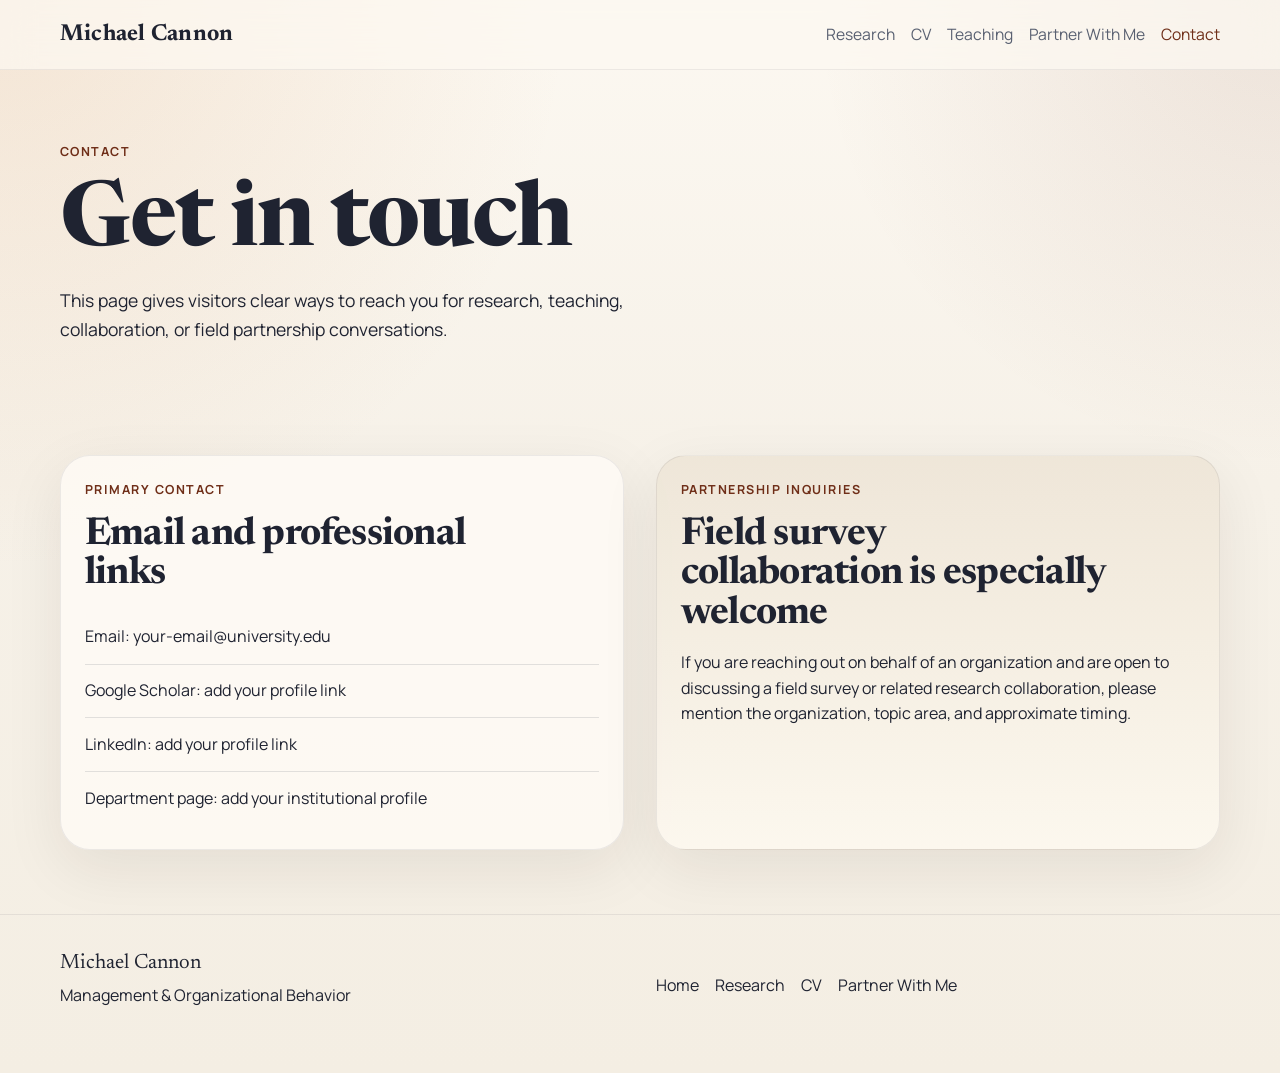
==== contact.html @ 0a99ddda "Add files via upload" ====
<!DOCTYPE html>
<html lang="en">
  <head>
    <meta charset="UTF-8" />
    <meta name="viewport" content="width=device-width, initial-scale=1.0" />
    <title>Contact | Michael Cannon</title>
    <link rel="preconnect" href="https://fonts.googleapis.com" />
    <link rel="preconnect" href="https://fonts.gstatic.com" crossorigin />
    <link
      href="https://fonts.googleapis.com/css2?family=Newsreader:opsz,wght@6..72,400;6..72,500;6..72,700&family=Manrope:wght@400;500;600;700&display=swap"
      rel="stylesheet"
    />
    <link rel="stylesheet" href="styles.css" />
  </head>
  <body data-page="contact">
    <header class="site-header">
      <div class="container nav-shell">
        <a class="wordmark" href="index.html">Michael Cannon</a>
        <nav class="site-nav" aria-label="Primary">
          <a href="research.html">Research</a>
          <a href="cv.html">CV</a>
          <a href="teaching.html">Teaching</a>
          <a href="partner.html">Partner With Me</a>
          <a href="contact.html" aria-current="page">Contact</a>
        </nav>
      </div>
    </header>

    <main class="page-main">
      <section class="page-hero">
        <div class="container">
          <p class="eyebrow">Contact</p>
          <h1>Get in touch</h1>
          <p class="page-lede">
            This page gives visitors clear ways to reach you for research,
            teaching, collaboration, or field partnership conversations.
          </p>
        </div>
      </section>

      <section class="section">
        <div class="container two-column">
          <div class="feature-block">
            <p class="section-kicker">Primary Contact</p>
            <h2>Email and professional links</h2>
            <ul class="detail-list">
              <li>Email: your-email@university.edu</li>
              <li>Google Scholar: add your profile link</li>
              <li>LinkedIn: add your profile link</li>
              <li>Department page: add your institutional profile</li>
            </ul>
          </div>
          <div class="feature-block muted-block">
            <p class="section-kicker">Partnership Inquiries</p>
            <h2>Field survey collaboration is especially welcome</h2>
            <p>
              If you are reaching out on behalf of an organization and are open
              to discussing a field survey or related research collaboration,
              please mention the organization, topic area, and approximate timing.
            </p>
          </div>
        </div>
      </section>
    </main>

    <footer class="site-footer">
      <div class="container footer-grid">
        <div>
          <p class="footer-name">Michael Cannon</p>
          <p>Management & Organizational Behavior</p>
        </div>
        <div class="footer-links">
          <a href="index.html">Home</a>
          <a href="research.html">Research</a>
          <a href="cv.html">CV</a>
          <a href="partner.html">Partner With Me</a>
        </div>
      </div>
    </footer>
  </body>
</html>
---- styles.css ----
:root {
  --bg: #f6f1e8;
  --surface: rgba(255, 252, 246, 0.78);
  --surface-strong: #fffaf1;
  --surface-muted: #ebe2d2;
  --text: #1f2331;
  --muted: #596071;
  --line: rgba(31, 35, 49, 0.12);
  --accent: #a14d2b;
  --accent-deep: #6f2e18;
  --accent-soft: #d79e6a;
  --shadow: 0 18px 60px rgba(37, 25, 12, 0.08);
  --radius-xl: 30px;
  --radius-lg: 22px;
  --radius-md: 16px;
  --max-width: 1160px;
}

*,
*::before,
*::after {
  box-sizing: border-box;
}

html {
  scroll-behavior: smooth;
}

body {
  margin: 0;
  font-family: "Manrope", sans-serif;
  color: var(--text);
  background:
    radial-gradient(circle at top left, rgba(215, 158, 106, 0.2), transparent 34%),
    radial-gradient(circle at top right, rgba(111, 46, 24, 0.1), transparent 28%),
    linear-gradient(180deg, #fcf8f1 0%, var(--bg) 45%, #f4eee3 100%);
  line-height: 1.6;
}

a {
  color: inherit;
  text-decoration: none;
}

img {
  max-width: 100%;
  display: block;
}

.container {
  width: min(calc(100% - 2rem), var(--max-width));
  margin: 0 auto;
}

.site-header {
  position: sticky;
  top: 0;
  z-index: 10;
  backdrop-filter: blur(16px);
  background: rgba(252, 248, 241, 0.72);
  border-bottom: 1px solid rgba(31, 35, 49, 0.07);
}

.nav-shell {
  display: flex;
  justify-content: space-between;
  align-items: center;
  gap: 1.5rem;
  padding: 1rem 0;
}

.wordmark {
  font-family: "Newsreader", serif;
  font-size: 1.45rem;
  font-weight: 700;
  letter-spacing: 0.01em;
}

.site-nav {
  display: flex;
  flex-wrap: wrap;
  gap: 1rem;
}

.site-nav a {
  color: var(--muted);
  font-size: 0.98rem;
}

.site-nav a[aria-current="page"],
.site-nav a:hover,
.text-link:hover {
  color: var(--accent-deep);
}

.hero,
.page-main {
  position: relative;
}

.hero {
  padding: 5.5rem 0 3rem;
  overflow: hidden;
}

.hero-grid,
.two-column,
.intro-grid,
.footer-grid {
  display: grid;
  gap: 2rem;
}

.hero-grid {
  grid-template-columns: minmax(0, 1.4fr) minmax(300px, 0.9fr);
  align-items: start;
}

.hero-copy {
  position: relative;
  z-index: 1;
}

.eyebrow,
.section-kicker,
.panel-label,
.card-type {
  text-transform: uppercase;
  letter-spacing: 0.12em;
  font-size: 0.78rem;
  font-weight: 700;
  color: var(--accent-deep);
}

h1,
h2,
h3 {
  font-family: "Newsreader", serif;
  font-weight: 700;
  letter-spacing: -0.02em;
  line-height: 1.03;
  margin: 0 0 1rem;
}

h1 {
  font-size: clamp(3.2rem, 7vw, 6rem);
  max-width: 12ch;
}

h2 {
  font-size: clamp(2rem, 3vw, 3.1rem);
  max-width: 18ch;
}

h3 {
  font-size: 1.55rem;
}

p {
  margin: 0 0 1rem;
}

.hero-affiliation,
.page-lede,
.hero-statement {
  max-width: 42rem;
  font-size: 1.1rem;
}

.hero-affiliation {
  color: var(--muted);
  margin-bottom: 1rem;
}

.hero-statement {
  font-size: 1.28rem;
  line-height: 1.55;
}

.hero-actions,
.section-heading,
.footer-links {
  display: flex;
  flex-wrap: wrap;
  gap: 1rem;
  align-items: center;
}

.hero-actions {
  margin-top: 2rem;
}

.button {
  display: inline-flex;
  align-items: center;
  justify-content: center;
  min-height: 3rem;
  padding: 0.8rem 1.2rem;
  border-radius: 999px;
  border: 1px solid transparent;
  font-weight: 700;
  transition: transform 180ms ease, background-color 180ms ease, border-color 180ms ease;
}

.button:hover {
  transform: translateY(-1px);
}

.button-primary {
  background: var(--accent-deep);
  color: #fff9f5;
}

.button-secondary {
  background: rgba(255, 250, 241, 0.6);
  border-color: rgba(111, 46, 24, 0.18);
  color: var(--accent-deep);
}

.hero-panel,
.research-card,
.feature-block {
  background: var(--surface);
  border: 1px solid rgba(31, 35, 49, 0.08);
  box-shadow: var(--shadow);
  border-radius: var(--radius-xl);
}

.hero-panel {
  padding: 1.5rem;
}

.quick-facts,
.tag-list,
.detail-list {
  margin: 0;
  padding: 0;
  list-style: none;
}

.quick-facts li,
.detail-list li {
  padding: 0.85rem 0;
  border-bottom: 1px solid var(--line);
}

.quick-facts li:last-child,
.detail-list li:last-child {
  border-bottom: 0;
}

.section,
.page-hero {
  padding: 2rem 0 4rem;
}

.page-hero {
  padding-top: 4.5rem;
}

.intro-grid,
.two-column,
.footer-grid {
  grid-template-columns: repeat(2, minmax(0, 1fr));
}

.section-accent {
  position: relative;
}

.section-accent::before {
  content: "";
  position: absolute;
  inset: 1rem 0;
  background: linear-gradient(180deg, rgba(235, 226, 210, 0.35), rgba(255, 250, 241, 0.12));
  border-top: 1px solid rgba(31, 35, 49, 0.05);
  border-bottom: 1px solid rgba(31, 35, 49, 0.05);
}

.section-accent .container {
  position: relative;
}

.section-heading {
  justify-content: space-between;
  margin-bottom: 1.75rem;
}

.text-link {
  font-weight: 700;
  color: var(--accent);
}

.filter-toolbar {
  display: grid;
  grid-template-columns: repeat(3, minmax(0, 1fr));
  gap: 1rem;
  margin-bottom: 1.5rem;
}

.filter-toolbar label {
  display: grid;
  gap: 0.5rem;
  font-size: 0.95rem;
  font-weight: 700;
  color: var(--muted);
}

.filter-toolbar select {
  appearance: none;
  width: 100%;
  padding: 0.95rem 1rem;
  border-radius: 14px;
  border: 1px solid rgba(31, 35, 49, 0.12);
  background: rgba(255, 250, 241, 0.9);
  color: var(--text);
  font: inherit;
}

.card-grid {
  display: grid;
  grid-template-columns: repeat(2, minmax(0, 1fr));
  gap: 1.25rem;
}

.research-card,
.feature-block {
  padding: 1.5rem;
}

.research-card {
  transition: transform 180ms ease, border-color 180ms ease;
}

.research-card:hover {
  transform: translateY(-4px);
  border-color: rgba(111, 46, 24, 0.22);
}

.card-hook {
  color: var(--accent-deep);
  font-weight: 700;
}

.tag-list {
  display: flex;
  flex-wrap: wrap;
  gap: 0.55rem;
  margin-top: 1rem;
}

.tag-list li {
  padding: 0.42rem 0.7rem;
  border-radius: 999px;
  background: rgba(161, 77, 43, 0.1);
  color: var(--accent-deep);
  font-size: 0.82rem;
  font-weight: 700;
}

.muted-block {
  background: linear-gradient(180deg, rgba(235, 226, 210, 0.72), rgba(255, 250, 241, 0.72));
}

.empty-state {
  margin-top: 1rem;
  color: var(--muted);
}

.site-footer {
  padding: 2rem 0 3rem;
  border-top: 1px solid rgba(31, 35, 49, 0.08);
}

.footer-grid {
  align-items: center;
}

.footer-name {
  font-family: "Newsreader", serif;
  font-size: 1.3rem;
  margin-bottom: 0.2rem;
}

.hero-orbit {
  position: absolute;
  border-radius: 999px;
  border: 1px solid rgba(111, 46, 24, 0.12);
}

.hero-orbit-one {
  width: 19rem;
  height: 19rem;
  right: -5rem;
  top: 2rem;
}

.hero-orbit-two {
  width: 30rem;
  height: 30rem;
  right: -10rem;
  top: -3rem;
}

@media (max-width: 900px) {
  .hero-grid,
  .intro-grid,
  .two-column,
  .footer-grid,
  .card-grid,
  .filter-toolbar {
    grid-template-columns: 1fr;
  }

  .hero {
    padding-top: 4rem;
  }

  h1 {
    max-width: none;
  }

  .site-header {
    position: static;
  }

  .nav-shell {
    align-items: flex-start;
    flex-direction: column;
  }
}
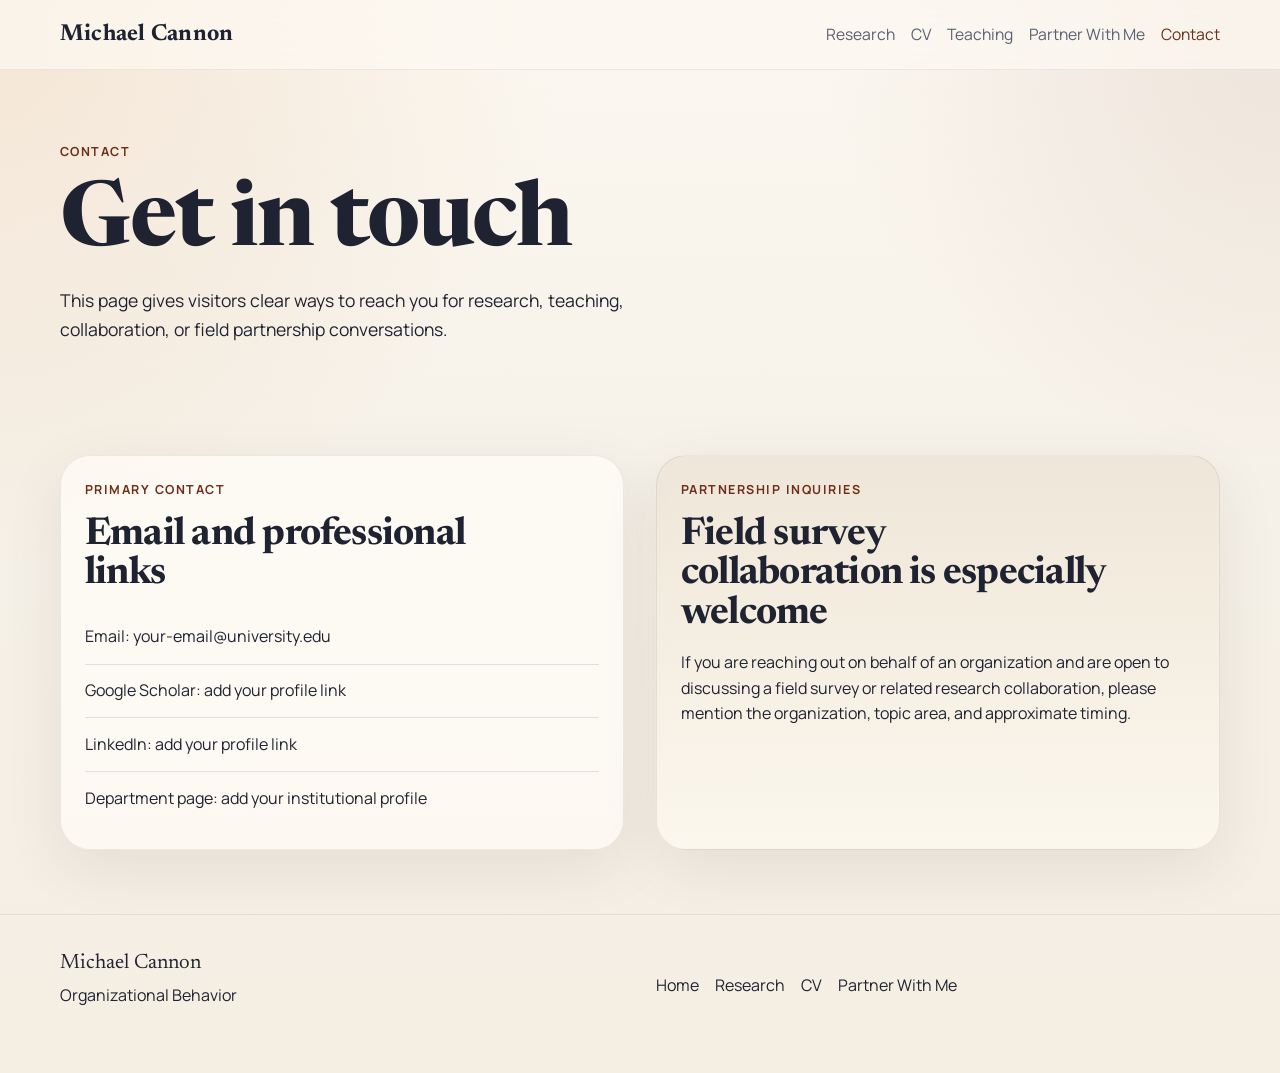
==== commit 4d426119: "Add files via upload" ====
--- a/contact.html
+++ b/contact.html
@@ -67,7 +67,7 @@
       <div class="container footer-grid">
         <div>
           <p class="footer-name">Michael Cannon</p>
-          <p>Management & Organizational Behavior</p>
+          <p>Organizational Behavior</p>
         </div>
         <div class="footer-links">
           <a href="index.html">Home</a>
--- a/styles.css
+++ b/styles.css
@@ -230,6 +230,26 @@
   padding: 1.5rem;
 }
 
+.headshot-placeholder {
+  display: grid;
+  place-items: center;
+  min-height: 260px;
+  margin-bottom: 1.25rem;
+  padding: 1.5rem;
+  border-radius: 22px;
+  border: 1px dashed rgba(111, 46, 24, 0.28);
+  background:
+    linear-gradient(180deg, rgba(255, 250, 241, 0.9), rgba(235, 226, 210, 0.7));
+  text-align: center;
+}
+
+.headshot-label {
+  margin-bottom: 0.4rem;
+  font-family: "Newsreader", serif;
+  font-size: 1.35rem;
+  color: var(--accent-deep);
+}
+
 .quick-facts,
 .tag-list,
 .detail-list {
@@ -293,7 +313,7 @@
 
 .filter-toolbar {
   display: grid;
-  grid-template-columns: repeat(3, minmax(0, 1fr));
+  grid-template-columns: repeat(4, minmax(0, 1fr));
   gap: 1rem;
   margin-bottom: 1.5rem;
 }
